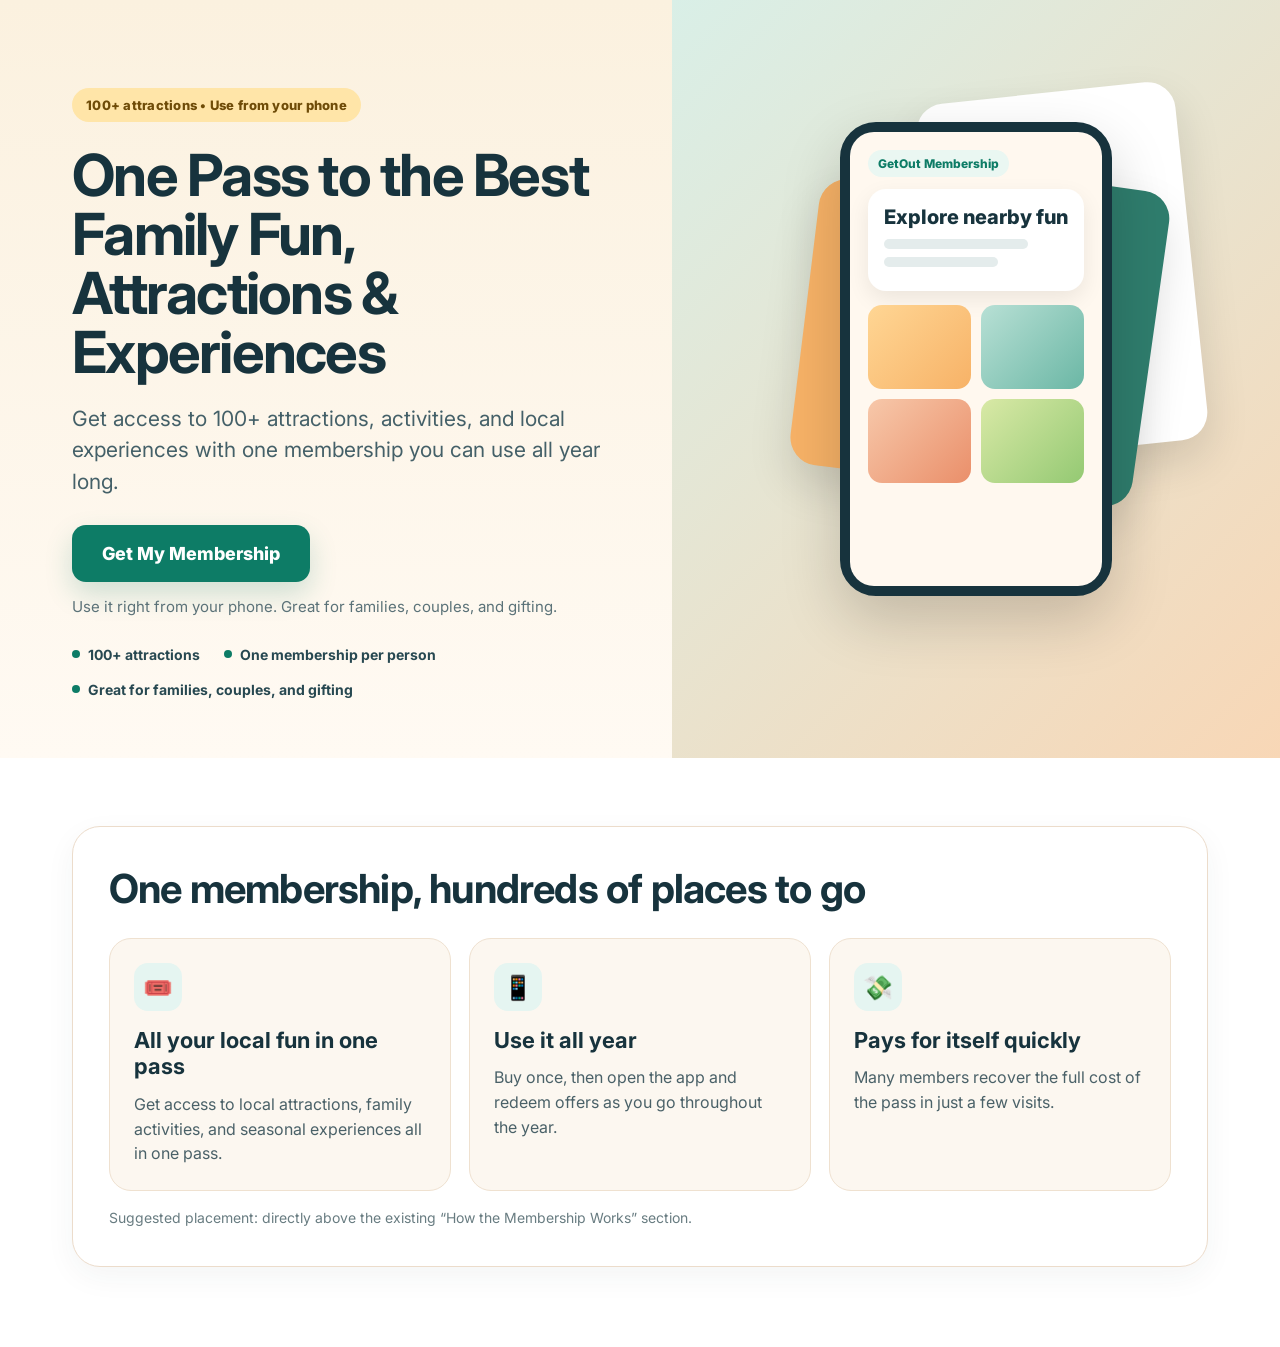
==== pages/getout-homepage-mockup/index.html @ e50bfea2 "Add GetOut homepage mockup page" ====
<!doctype html>
<html lang="en">
<head>
  <meta charset="UTF-8" />
  <meta name="viewport" content="width=device-width, initial-scale=1.0" />
  <title>GetOut Homepage Mockup</title>
  <link rel="preconnect" href="https://fonts.googleapis.com">
  <link rel="preconnect" href="https://fonts.gstatic.com" crossorigin>
  <link href="https://fonts.googleapis.com/css2?family=Inter:wght@400;500;600;700;800&display=swap" rel="stylesheet">
  <style>
    * { box-sizing: border-box; }
    body {
      margin: 0;
      font-family: Inter, Arial, sans-serif;
      color: #17333d;
      background: #f7f1e8;
    }
    .page {
      max-width: 1440px;
      margin: 0 auto;
      background: #fffaf3;
      min-height: 100vh;
    }
    .hero {
      display: grid;
      grid-template-columns: 1.05fr .95fr;
      min-height: 700px;
    }
    .hero-copy {
      padding: 88px 72px 60px;
      background: linear-gradient(180deg, #fbf1df 0%, #fffaf3 100%);
    }
    .eyebrow {
      display: inline-block;
      margin-bottom: 24px;
      padding: 9px 14px;
      border-radius: 999px;
      background: #ffe5a8;
      color: #6f4c08;
      font-size: 13px;
      font-weight: 800;
      letter-spacing: .02em;
    }
    h1 {
      margin: 0 0 20px;
      max-width: 620px;
      font-size: 58px;
      line-height: 1.02;
      letter-spacing: -0.03em;
    }
    .sub {
      max-width: 610px;
      margin: 0 0 28px;
      font-size: 21px;
      line-height: 1.5;
      color: #446068;
    }
    .cta {
      display: inline-flex;
      align-items: center;
      justify-content: center;
      padding: 18px 30px;
      border-radius: 14px;
      background: #0d7c66;
      color: white;
      font-size: 18px;
      font-weight: 800;
      text-decoration: none;
      box-shadow: 0 12px 28px rgba(13, 124, 102, 0.2);
    }
    .micro {
      margin-top: 14px;
      max-width: 530px;
      color: #5b7278;
      font-size: 15px;
      line-height: 1.45;
    }
    .trust-row {
      display: flex;
      flex-wrap: wrap;
      gap: 18px 24px;
      margin-top: 28px;
      font-size: 14px;
      font-weight: 700;
      color: #274851;
    }
    .trust-row span {
      display: inline-flex;
      align-items: center;
      gap: 8px;
    }
    .dot {
      width: 8px;
      height: 8px;
      border-radius: 999px;
      background: #0d7c66;
      display: inline-block;
    }
    .hero-art {
      position: relative;
      overflow: hidden;
      background: linear-gradient(135deg, #d9efe7 0%, #f8d7b6 100%);
    }
    .shape, .phone {
      position: absolute;
      border-radius: 28px;
      box-shadow: 0 20px 44px rgba(0, 0, 0, 0.12);
    }
    .shape.a {
      right: 88px;
      top: 92px;
      width: 260px;
      height: 360px;
      background: #fff;
      transform: rotate(-6deg);
    }
    .shape.b {
      right: 262px;
      top: 188px;
      width: 214px;
      height: 288px;
      background: #f7b267;
      transform: rotate(7deg);
    }
    .shape.c {
      right: 128px;
      top: 176px;
      width: 248px;
      height: 318px;
      background: #2f7d6d;
      transform: rotate(8deg);
    }
    .phone {
      right: 168px;
      top: 122px;
      width: 272px;
      height: 474px;
      border: 10px solid #17333d;
      background: #17333d;
      border-radius: 36px;
      box-shadow: 0 24px 60px rgba(0, 0, 0, 0.18);
    }
    .screen {
      height: 100%;
      padding: 18px;
      border-radius: 24px;
      background: #fff8ef;
    }
    .pill {
      display: inline-block;
      margin-bottom: 12px;
      padding: 6px 10px;
      border-radius: 999px;
      background: #eaf7f2;
      color: #0d7c66;
      font-size: 12px;
      font-weight: 800;
    }
    .app-card {
      margin-bottom: 14px;
      padding: 16px;
      border-radius: 18px;
      background: white;
      box-shadow: 0 8px 22px rgba(0,0,0,.08);
    }
    .app-title {
      margin-bottom: 10px;
      font-size: 20px;
      font-weight: 800;
    }
    .line {
      height: 10px;
      margin: 8px 0;
      border-radius: 999px;
      background: #e4ecec;
    }
    .line.med { width: 78%; }
    .line.short { width: 62%; }
    .thumb-grid {
      display: grid;
      grid-template-columns: 1fr 1fr;
      gap: 10px;
    }
    .thumb {
      height: 84px;
      border-radius: 14px;
      background: linear-gradient(135deg, #ffd694, #f7b267);
    }
    .thumb.two { background: linear-gradient(135deg, #b8e0d5, #6bb7a5); }
    .thumb.three { background: linear-gradient(135deg, #f7c8aa, #ea8f6a); }
    .thumb.four { background: linear-gradient(135deg, #d9e9a6, #94c973); }
    .info-section {
      padding: 68px 72px 80px;
      background: white;
    }
    .info-shell {
      padding: 40px 36px;
      border: 1px solid #ecdccb;
      border-radius: 28px;
      background: white;
      box-shadow: 0 10px 30px rgba(49, 61, 66, 0.05);
    }
    h2 {
      margin: 0 0 28px;
      font-size: 40px;
      line-height: 1.08;
      letter-spacing: -0.02em;
    }
    .cards {
      display: grid;
      grid-template-columns: repeat(3, 1fr);
      gap: 18px;
    }
    .card {
      min-height: 220px;
      padding: 24px;
      border-radius: 22px;
      border: 1px solid #efe1d0;
      background: #fcf7f0;
    }
    .icon {
      width: 48px;
      height: 48px;
      display: flex;
      align-items: center;
      justify-content: center;
      margin-bottom: 16px;
      border-radius: 14px;
      background: #e5f5f1;
      font-size: 24px;
    }
    .card h3 {
      margin: 0 0 12px;
      font-size: 22px;
      line-height: 1.2;
    }
    .card p {
      margin: 0;
      color: #4a6168;
      font-size: 16px;
      line-height: 1.55;
    }
    .note {
      margin-top: 18px;
      color: #687c81;
      font-size: 14px;
    }
    @media (max-width: 960px) {
      .hero, .cards { grid-template-columns: 1fr; }
      .hero-copy, .info-section { padding: 32px 20px; }
      .hero-art { min-height: 480px; }
      .phone { right: 50%; transform: translateX(50%); top: 78px; }
      .shape.a { right: 50%; transform: translateX(30%) rotate(-6deg); }
      .shape.b { display: none; }
      .shape.c { right: 50%; transform: translateX(55%) rotate(8deg); }
      h1 { font-size: 42px; }
      .sub { font-size: 18px; }
      h2 { font-size: 32px; }
    }
  </style>
</head>
<body>
  <div class="page">
    <section class="hero">
      <div class="hero-copy">
        <div class="eyebrow">100+ attractions • Use from your phone</div>
        <h1>One Pass to the Best Family Fun, Attractions &amp; Experiences</h1>
        <p class="sub">Get access to 100+ attractions, activities, and local experiences with one membership you can use all year long.</p>
        <a class="cta" href="#">Get My Membership</a>
        <div class="micro">Use it right from your phone. Great for families, couples, and gifting.</div>
        <div class="trust-row">
          <span><i class="dot"></i>100+ attractions</span>
          <span><i class="dot"></i>One membership per person</span>
          <span><i class="dot"></i>Great for families, couples, and gifting</span>
        </div>
      </div>
      <div class="hero-art">
        <div class="shape a"></div>
        <div class="shape b"></div>
        <div class="shape c"></div>
        <div class="phone">
          <div class="screen">
            <div class="pill">GetOut Membership</div>
            <div class="app-card">
              <div class="app-title">Explore nearby fun</div>
              <div class="line med"></div>
              <div class="line short"></div>
            </div>
            <div class="thumb-grid">
              <div class="thumb"></div>
              <div class="thumb two"></div>
              <div class="thumb three"></div>
              <div class="thumb four"></div>
            </div>
          </div>
        </div>
      </div>
    </section>

    <section class="info-section">
      <div class="info-shell">
        <h2>One membership, hundreds of places to go</h2>
        <div class="cards">
          <article class="card">
            <div class="icon">🎟️</div>
            <h3>All your local fun in one pass</h3>
            <p>Get access to local attractions, family activities, and seasonal experiences all in one pass.</p>
          </article>
          <article class="card">
            <div class="icon">📱</div>
            <h3>Use it all year</h3>
            <p>Buy once, then open the app and redeem offers as you go throughout the year.</p>
          </article>
          <article class="card">
            <div class="icon">💸</div>
            <h3>Pays for itself quickly</h3>
            <p>Many members recover the full cost of the pass in just a few visits.</p>
          </article>
        </div>
        <div class="note">Suggested placement: directly above the existing “How the Membership Works” section.</div>
      </div>
    </section>
  </div>
</body>
</html>
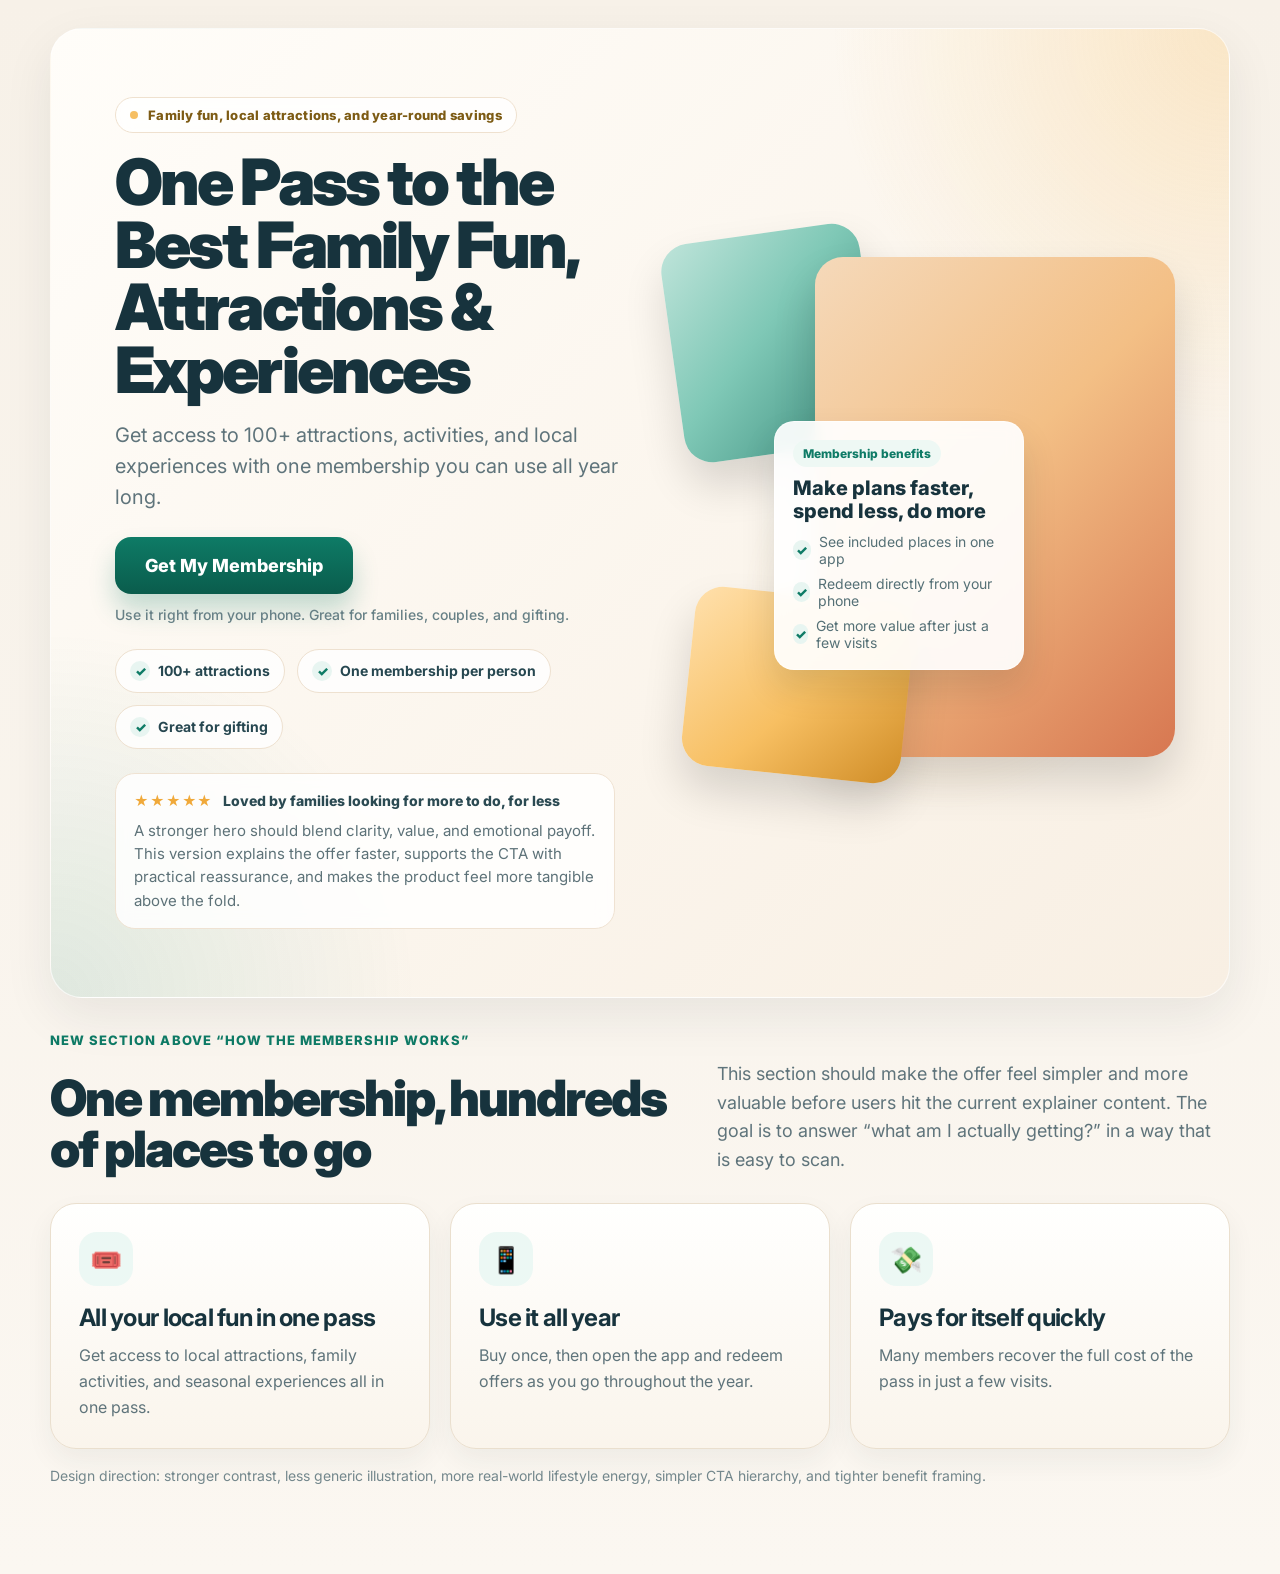
==== commit a8b7b828: "Refine GetOut homepage mockup design" ====
--- a/pages/getout-homepage-mockup/index.html
+++ b/pages/getout-homepage-mockup/index.html
@@ -6,318 +6,445 @@
   <title>GetOut Homepage Mockup</title>
   <link rel="preconnect" href="https://fonts.googleapis.com">
   <link rel="preconnect" href="https://fonts.gstatic.com" crossorigin>
-  <link href="https://fonts.googleapis.com/css2?family=Inter:wght@400;500;600;700;800&display=swap" rel="stylesheet">
+  <link href="https://fonts.googleapis.com/css2?family=Inter:wght@400;500;600;700;800;900&display=swap" rel="stylesheet">
   <style>
+    :root {
+      --bg: #fbf7f1;
+      --surface: #ffffff;
+      --surface-soft: #f7f1e8;
+      --text: #17333d;
+      --muted: #5f747b;
+      --line: #eadfce;
+      --green: #0e7b66;
+      --green-dark: #0a5c4c;
+      --gold: #f6bf63;
+      --shadow: 0 18px 50px rgba(24, 41, 46, 0.08);
+      --radius: 24px;
+      --wrap: 1180px;
+    }
     * { box-sizing: border-box; }
     body {
       margin: 0;
       font-family: Inter, Arial, sans-serif;
-      color: #17333d;
-      background: #f7f1e8;
+      background: linear-gradient(180deg, #f7f1e8 0%, #fbf7f1 100%);
+      color: var(--text);
     }
     .page {
-      max-width: 1440px;
+      min-height: 100vh;
+    }
+    .wrap {
+      width: min(var(--wrap), calc(100% - 40px));
       margin: 0 auto;
-      background: #fffaf3;
-      min-height: 100vh;
     }
     .hero {
+      padding: 28px 0 24px;
+    }
+    .hero-shell {
+      position: relative;
+      overflow: hidden;
+      border: 1px solid rgba(255,255,255,.7);
+      border-radius: 32px;
+      background:
+        radial-gradient(circle at top right, rgba(246,191,99,.28), transparent 26%),
+        radial-gradient(circle at bottom left, rgba(14,123,102,.12), transparent 24%),
+        linear-gradient(135deg, #fffdf9 0%, #f8efe3 100%);
+      box-shadow: var(--shadow);
+    }
+    .hero-grid {
       display: grid;
-      grid-template-columns: 1.05fr .95fr;
-      min-height: 700px;
+      grid-template-columns: 1.04fr .96fr;
+      align-items: center;
+      min-height: 690px;
     }
     .hero-copy {
-      padding: 88px 72px 60px;
-      background: linear-gradient(180deg, #fbf1df 0%, #fffaf3 100%);
+      padding: 68px 0 68px 64px;
+      position: relative;
+      z-index: 2;
     }
     .eyebrow {
-      display: inline-block;
-      margin-bottom: 24px;
+      display: inline-flex;
+      align-items: center;
+      gap: 10px;
       padding: 9px 14px;
       border-radius: 999px;
-      background: #ffe5a8;
-      color: #6f4c08;
+      background: rgba(255,255,255,.78);
+      border: 1px solid #efe1cf;
+      color: #7d5b14;
       font-size: 13px;
       font-weight: 800;
       letter-spacing: .02em;
+      backdrop-filter: blur(8px);
+    }
+    .eyebrow::before {
+      content: "";
+      width: 8px;
+      height: 8px;
+      border-radius: 999px;
+      background: var(--gold);
     }
     h1 {
-      margin: 0 0 20px;
-      max-width: 620px;
-      font-size: 58px;
-      line-height: 1.02;
-      letter-spacing: -0.03em;
+      margin: 18px 0 18px;
+      max-width: 600px;
+      font-size: clamp(46px, 5vw, 68px);
+      line-height: .98;
+      letter-spacing: -0.045em;
+      font-weight: 900;
     }
     .sub {
-      max-width: 610px;
-      margin: 0 0 28px;
-      font-size: 21px;
-      line-height: 1.5;
-      color: #446068;
+      max-width: 580px;
+      margin: 0 0 24px;
+      font-size: 20px;
+      line-height: 1.55;
+      color: var(--muted);
+    }
+    .hero-actions {
+      display: flex;
+      flex-direction: column;
+      align-items: flex-start;
+      gap: 12px;
+      margin-bottom: 26px;
     }
     .cta {
       display: inline-flex;
       align-items: center;
       justify-content: center;
       padding: 18px 30px;
-      border-radius: 14px;
-      background: #0d7c66;
-      color: white;
+      border-radius: 16px;
+      text-decoration: none;
+      background: linear-gradient(180deg, var(--green) 0%, var(--green-dark) 100%);
+      color: #fff;
+      font-weight: 800;
       font-size: 18px;
-      font-weight: 800;
-      text-decoration: none;
-      box-shadow: 0 12px 28px rgba(13, 124, 102, 0.2);
+      box-shadow: 0 16px 26px rgba(14,123,102,.24);
     }
     .micro {
-      margin-top: 14px;
-      max-width: 530px;
-      color: #5b7278;
-      font-size: 15px;
-      line-height: 1.45;
-    }
-    .trust-row {
+      font-size: 14px;
+      color: #678086;
+      font-weight: 500;
+    }
+    .benefit-row {
       display: flex;
       flex-wrap: wrap;
-      gap: 18px 24px;
-      margin-top: 28px;
+      gap: 12px;
+      margin-bottom: 24px;
+    }
+    .benefit-pill {
+      display: inline-flex;
+      align-items: center;
+      gap: 8px;
+      padding: 11px 14px;
+      border-radius: 999px;
+      background: rgba(255,255,255,.82);
+      border: 1px solid #eee1d0;
+      color: #264750;
       font-size: 14px;
       font-weight: 700;
-      color: #274851;
-    }
-    .trust-row span {
+    }
+    .check {
+      width: 20px;
+      height: 20px;
       display: inline-flex;
       align-items: center;
+      justify-content: center;
+      border-radius: 999px;
+      background: #e8f5f1;
+      color: var(--green);
+      font-size: 13px;
+      font-weight: 900;
+    }
+    .proof-card {
+      max-width: 500px;
+      padding: 18px 18px 16px;
+      border-radius: 20px;
+      background: rgba(255,255,255,.84);
+      border: 1px solid #efe2d2;
+      backdrop-filter: blur(8px);
+    }
+    .proof-top {
+      display: flex;
+      align-items: center;
+      gap: 10px;
+      margin-bottom: 10px;
+      color: #2b4a52;
+      font-size: 14px;
+      font-weight: 800;
+    }
+    .stars { color: #f0a93a; letter-spacing: .06em; }
+    .proof-copy {
+      margin: 0;
+      color: #5d7278;
+      font-size: 15px;
+      line-height: 1.55;
+    }
+    .hero-visual {
+      position: relative;
+      min-height: 690px;
+      padding: 42px 54px 42px 0;
+      display: flex;
+      align-items: center;
+      justify-content: center;
+    }
+    .glow {
+      position: absolute;
+      inset: auto 80px 54px auto;
+      width: 400px;
+      height: 400px;
+      border-radius: 999px;
+      background: radial-gradient(circle, rgba(246,191,99,.22) 0%, rgba(246,191,99,0) 72%);
+      filter: blur(6px);
+    }
+    .photo-stack {
+      position: relative;
+      width: min(520px, 100%);
+      height: 560px;
+    }
+    .photo-card {
+      position: absolute;
+      overflow: hidden;
+      border-radius: 28px;
+      box-shadow: 0 24px 44px rgba(0,0,0,.14);
+      background: #ddd;
+    }
+    .photo-card.large {
+      right: 0;
+      top: 24px;
+      width: 360px;
+      height: 500px;
+      background: linear-gradient(135deg, #f5d9ba 0%, #f3bf85 46%, #d77751 100%);
+    }
+    .photo-card.small-a {
+      left: 8px;
+      top: 0;
+      width: 200px;
+      height: 220px;
+      background: linear-gradient(135deg, #bfe4da 0%, #7fc8b6 45%, #3a8b7b 100%);
+      transform: rotate(-8deg);
+    }
+    .photo-card.small-b {
+      left: 24px;
+      bottom: 18px;
+      width: 220px;
+      height: 180px;
+      background: linear-gradient(135deg, #ffe0ac 0%, #f7bf62 55%, #d08d27 100%);
+      transform: rotate(6deg);
+    }
+    .overlay-card {
+      position: absolute;
+      left: 110px;
+      top: 188px;
+      width: 250px;
+      padding: 18px;
+      border-radius: 20px;
+      background: rgba(255,255,255,.92);
+      border: 1px solid rgba(255,255,255,.6);
+      box-shadow: 0 18px 35px rgba(14, 31, 36, 0.12);
+      backdrop-filter: blur(8px);
+    }
+    .overlay-label {
+      display: inline-block;
+      margin-bottom: 10px;
+      padding: 6px 10px;
+      border-radius: 999px;
+      background: #eef8f4;
+      color: var(--green);
+      font-size: 12px;
+      font-weight: 800;
+    }
+    .overlay-title {
+      margin: 0 0 10px;
+      font-size: 20px;
+      line-height: 1.15;
+      font-weight: 800;
+    }
+    .overlay-list {
+      display: grid;
       gap: 8px;
-    }
-    .dot {
-      width: 8px;
-      height: 8px;
-      border-radius: 999px;
-      background: #0d7c66;
-      display: inline-block;
-    }
-    .hero-art {
-      position: relative;
-      overflow: hidden;
-      background: linear-gradient(135deg, #d9efe7 0%, #f8d7b6 100%);
-    }
-    .shape, .phone {
-      position: absolute;
-      border-radius: 28px;
-      box-shadow: 0 20px 44px rgba(0, 0, 0, 0.12);
-    }
-    .shape.a {
-      right: 88px;
-      top: 92px;
-      width: 260px;
-      height: 360px;
-      background: #fff;
-      transform: rotate(-6deg);
-    }
-    .shape.b {
-      right: 262px;
-      top: 188px;
-      width: 214px;
-      height: 288px;
-      background: #f7b267;
-      transform: rotate(7deg);
-    }
-    .shape.c {
-      right: 128px;
-      top: 176px;
-      width: 248px;
-      height: 318px;
-      background: #2f7d6d;
-      transform: rotate(8deg);
-    }
-    .phone {
-      right: 168px;
-      top: 122px;
-      width: 272px;
-      height: 474px;
-      border: 10px solid #17333d;
-      background: #17333d;
-      border-radius: 36px;
-      box-shadow: 0 24px 60px rgba(0, 0, 0, 0.18);
-    }
-    .screen {
-      height: 100%;
-      padding: 18px;
-      border-radius: 24px;
-      background: #fff8ef;
-    }
-    .pill {
-      display: inline-block;
+      color: #557076;
+      font-size: 14px;
+    }
+    .overlay-list div {
+      display: flex;
+      gap: 8px;
+      align-items: center;
+    }
+    .explain {
+      padding: 10px 0 90px;
+    }
+    .section-label {
       margin-bottom: 12px;
-      padding: 6px 10px;
-      border-radius: 999px;
-      background: #eaf7f2;
-      color: #0d7c66;
-      font-size: 12px;
-      font-weight: 800;
-    }
-    .app-card {
-      margin-bottom: 14px;
-      padding: 16px;
-      border-radius: 18px;
-      background: white;
-      box-shadow: 0 8px 22px rgba(0,0,0,.08);
-    }
-    .app-title {
-      margin-bottom: 10px;
-      font-size: 20px;
-      font-weight: 800;
-    }
-    .line {
-      height: 10px;
-      margin: 8px 0;
-      border-radius: 999px;
-      background: #e4ecec;
-    }
-    .line.med { width: 78%; }
-    .line.short { width: 62%; }
-    .thumb-grid {
+      color: #0e7b66;
+      font-size: 13px;
+      font-weight: 800;
+      letter-spacing: .08em;
+      text-transform: uppercase;
+    }
+    .explain-head {
       display: grid;
-      grid-template-columns: 1fr 1fr;
-      gap: 10px;
-    }
-    .thumb {
-      height: 84px;
-      border-radius: 14px;
-      background: linear-gradient(135deg, #ffd694, #f7b267);
-    }
-    .thumb.two { background: linear-gradient(135deg, #b8e0d5, #6bb7a5); }
-    .thumb.three { background: linear-gradient(135deg, #f7c8aa, #ea8f6a); }
-    .thumb.four { background: linear-gradient(135deg, #d9e9a6, #94c973); }
-    .info-section {
-      padding: 68px 72px 80px;
-      background: white;
-    }
-    .info-shell {
-      padding: 40px 36px;
-      border: 1px solid #ecdccb;
-      border-radius: 28px;
-      background: white;
-      box-shadow: 0 10px 30px rgba(49, 61, 66, 0.05);
+      grid-template-columns: 1.1fr .9fr;
+      gap: 40px;
+      align-items: end;
+      margin-bottom: 28px;
     }
     h2 {
-      margin: 0 0 28px;
-      font-size: 40px;
-      line-height: 1.08;
-      letter-spacing: -0.02em;
+      margin: 0;
+      font-size: clamp(34px, 4vw, 50px);
+      line-height: 1.02;
+      letter-spacing: -0.04em;
+      font-weight: 900;
+    }
+    .explain-intro {
+      margin: 0;
+      max-width: 500px;
+      color: var(--muted);
+      font-size: 18px;
+      line-height: 1.6;
     }
     .cards {
       display: grid;
       grid-template-columns: repeat(3, 1fr);
-      gap: 18px;
+      gap: 20px;
     }
     .card {
-      min-height: 220px;
-      padding: 24px;
-      border-radius: 22px;
-      border: 1px solid #efe1d0;
-      background: #fcf7f0;
-    }
-    .icon {
-      width: 48px;
-      height: 48px;
-      display: flex;
+      padding: 28px;
+      border-radius: 26px;
+      background: linear-gradient(180deg, rgba(255,255,255,0.96) 0%, rgba(250,244,236,0.96) 100%);
+      border: 1px solid var(--line);
+      box-shadow: 0 12px 28px rgba(29, 47, 53, 0.06);
+    }
+    .card-icon {
+      width: 54px;
+      height: 54px;
+      display: inline-flex;
       align-items: center;
       justify-content: center;
-      margin-bottom: 16px;
-      border-radius: 14px;
-      background: #e5f5f1;
-      font-size: 24px;
+      margin-bottom: 18px;
+      border-radius: 18px;
+      background: #ecf8f4;
+      color: var(--green);
+      font-size: 26px;
     }
     .card h3 {
       margin: 0 0 12px;
-      font-size: 22px;
-      line-height: 1.2;
+      font-size: 24px;
+      line-height: 1.14;
+      letter-spacing: -0.03em;
     }
     .card p {
       margin: 0;
-      color: #4a6168;
+      color: var(--muted);
       font-size: 16px;
-      line-height: 1.55;
-    }
-    .note {
+      line-height: 1.6;
+    }
+    .next-note {
       margin-top: 18px;
-      color: #687c81;
+      color: #73878c;
       font-size: 14px;
     }
-    @media (max-width: 960px) {
-      .hero, .cards { grid-template-columns: 1fr; }
-      .hero-copy, .info-section { padding: 32px 20px; }
-      .hero-art { min-height: 480px; }
-      .phone { right: 50%; transform: translateX(50%); top: 78px; }
-      .shape.a { right: 50%; transform: translateX(30%) rotate(-6deg); }
-      .shape.b { display: none; }
-      .shape.c { right: 50%; transform: translateX(55%) rotate(8deg); }
-      h1 { font-size: 42px; }
-      .sub { font-size: 18px; }
-      h2 { font-size: 32px; }
+    @media (max-width: 1024px) {
+      .hero-grid, .explain-head, .cards { grid-template-columns: 1fr; }
+      .hero-copy { padding: 38px 24px 20px; }
+      .hero-visual { min-height: 540px; padding: 0 24px 32px; }
+      .hero-shell { border-radius: 24px; }
+      .photo-stack { width: 100%; height: 480px; }
+      .photo-card.large { width: 300px; height: 420px; right: 12px; }
+      .overlay-card { left: 24px; top: 210px; width: 230px; }
+      .explain { padding: 8px 0 64px; }
+      .wrap { width: min(var(--wrap), calc(100% - 28px)); }
+    }
+    @media (max-width: 640px) {
+      .hero { padding-top: 14px; }
+      .hero-copy { padding: 28px 18px 12px; }
+      .hero-visual { padding: 0 18px 24px; min-height: 430px; }
+      .benefit-row { gap: 10px; }
+      .benefit-pill { font-size: 13px; }
+      .photo-stack { height: 390px; }
+      .photo-card.large { width: 240px; height: 330px; }
+      .photo-card.small-a { width: 140px; height: 160px; }
+      .photo-card.small-b { width: 150px; height: 120px; }
+      .overlay-card { top: 165px; left: 14px; width: 205px; padding: 14px; }
+      .overlay-title { font-size: 18px; }
+      .proof-card { padding: 16px; }
+      .card { padding: 22px; }
     }
   </style>
 </head>
 <body>
   <div class="page">
     <section class="hero">
-      <div class="hero-copy">
-        <div class="eyebrow">100+ attractions • Use from your phone</div>
-        <h1>One Pass to the Best Family Fun, Attractions &amp; Experiences</h1>
-        <p class="sub">Get access to 100+ attractions, activities, and local experiences with one membership you can use all year long.</p>
-        <a class="cta" href="#">Get My Membership</a>
-        <div class="micro">Use it right from your phone. Great for families, couples, and gifting.</div>
-        <div class="trust-row">
-          <span><i class="dot"></i>100+ attractions</span>
-          <span><i class="dot"></i>One membership per person</span>
-          <span><i class="dot"></i>Great for families, couples, and gifting</span>
-        </div>
-      </div>
-      <div class="hero-art">
-        <div class="shape a"></div>
-        <div class="shape b"></div>
-        <div class="shape c"></div>
-        <div class="phone">
-          <div class="screen">
-            <div class="pill">GetOut Membership</div>
-            <div class="app-card">
-              <div class="app-title">Explore nearby fun</div>
-              <div class="line med"></div>
-              <div class="line short"></div>
+      <div class="wrap hero-shell">
+        <div class="hero-grid">
+          <div class="hero-copy">
+            <div class="eyebrow">Family fun, local attractions, and year-round savings</div>
+            <h1>One Pass to the Best Family Fun, Attractions &amp; Experiences</h1>
+            <p class="sub">Get access to 100+ attractions, activities, and local experiences with one membership you can use all year long.</p>
+
+            <div class="hero-actions">
+              <a class="cta" href="#">Get My Membership</a>
+              <div class="micro">Use it right from your phone. Great for families, couples, and gifting.</div>
             </div>
-            <div class="thumb-grid">
-              <div class="thumb"></div>
-              <div class="thumb two"></div>
-              <div class="thumb three"></div>
-              <div class="thumb four"></div>
+
+            <div class="benefit-row">
+              <div class="benefit-pill"><span class="check">✓</span>100+ attractions</div>
+              <div class="benefit-pill"><span class="check">✓</span>One membership per person</div>
+              <div class="benefit-pill"><span class="check">✓</span>Great for gifting</div>
+            </div>
+
+            <div class="proof-card">
+              <div class="proof-top"><span class="stars">★★★★★</span> Loved by families looking for more to do, for less</div>
+              <p class="proof-copy">A stronger hero should blend clarity, value, and emotional payoff. This version explains the offer faster, supports the CTA with practical reassurance, and makes the product feel more tangible above the fold.</p>
+            </div>
+          </div>
+
+          <div class="hero-visual">
+            <div class="glow"></div>
+            <div class="photo-stack">
+              <div class="photo-card small-a"></div>
+              <div class="photo-card large"></div>
+              <div class="photo-card small-b"></div>
+              <div class="overlay-card">
+                <div class="overlay-label">Membership benefits</div>
+                <div class="overlay-title">Make plans faster, spend less, do more</div>
+                <div class="overlay-list">
+                  <div><span class="check">✓</span>See included places in one app</div>
+                  <div><span class="check">✓</span>Redeem directly from your phone</div>
+                  <div><span class="check">✓</span>Get more value after just a few visits</div>
+                </div>
+              </div>
             </div>
           </div>
         </div>
       </div>
     </section>
 
-    <section class="info-section">
-      <div class="info-shell">
-        <h2>One membership, hundreds of places to go</h2>
+    <section class="explain">
+      <div class="wrap">
+        <div class="section-label">New section above “How the Membership Works”</div>
+        <div class="explain-head">
+          <h2>One membership, hundreds of places to go</h2>
+          <p class="explain-intro">This section should make the offer feel simpler and more valuable before users hit the current explainer content. The goal is to answer “what am I actually getting?” in a way that is easy to scan.</p>
+        </div>
+
         <div class="cards">
           <article class="card">
-            <div class="icon">🎟️</div>
+            <div class="card-icon">🎟️</div>
             <h3>All your local fun in one pass</h3>
             <p>Get access to local attractions, family activities, and seasonal experiences all in one pass.</p>
           </article>
+
           <article class="card">
-            <div class="icon">📱</div>
+            <div class="card-icon">📱</div>
             <h3>Use it all year</h3>
             <p>Buy once, then open the app and redeem offers as you go throughout the year.</p>
           </article>
+
           <article class="card">
-            <div class="icon">💸</div>
+            <div class="card-icon">💸</div>
             <h3>Pays for itself quickly</h3>
             <p>Many members recover the full cost of the pass in just a few visits.</p>
           </article>
         </div>
-        <div class="note">Suggested placement: directly above the existing “How the Membership Works” section.</div>
+
+        <div class="next-note">Design direction: stronger contrast, less generic illustration, more real-world lifestyle energy, simpler CTA hierarchy, and tighter benefit framing.</div>
       </div>
     </section>
   </div>
